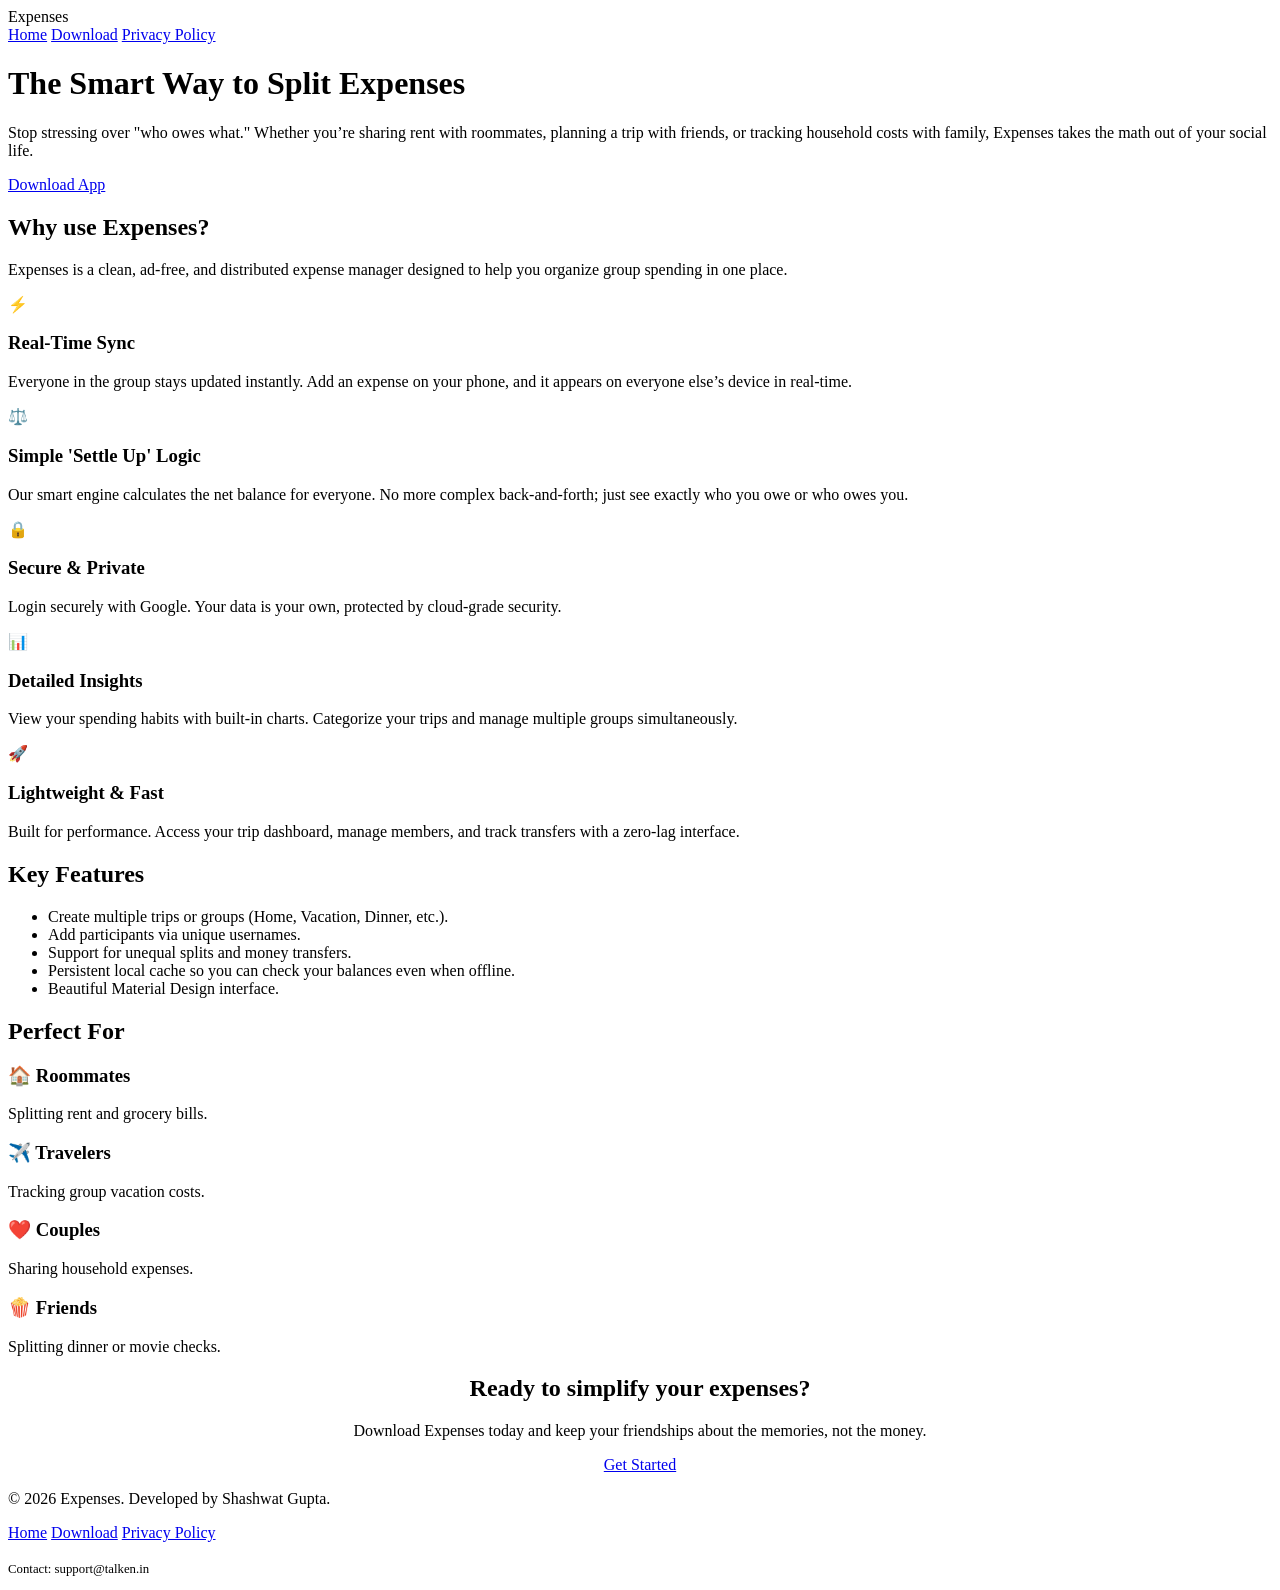
==== index.html @ 92d22ded "Create index.html" ====
<!DOCTYPE html>
<html lang="en">
<head>
    <meta charset="UTF-8">
    <meta name="viewport" content="width=device-width, initial-scale=1.0">
    <title>Expenses - The Smart Way to Split Expenses</title>
    <link rel="stylesheet" href="styles.css">
    <meta name="description" content="Simplify group expenses, track shared bills, and settle up with ease. Best for roommates, travelers, and couples.">
</head>
<body>

    <!-- Navbar -->
    <nav class="navbar">
        <div class="navbar-brand">Expenses</div>
        <div class="navbar-links">
            <a href="index.html" class="active">Home</a>
            <a href="download.html">Download</a>
            <a href="privacy.html">Privacy Policy</a>
        </div>
    </nav>

    <!-- Hero Section -->
    <header class="hero">
        <h1>The Smart Way to Split Expenses</h1>
        <p>Stop stressing over "who owes what." Whether you’re sharing rent with roommates, planning a trip with friends, or tracking household costs with family, Expenses takes the math out of your social life.</p>
        <a href="download.html" class="btn btn-accent">Download App</a>
    </header>

    <!-- About Section -->
    <section class="section container">
        <div class="section-title">
            <h2>Why use Expenses?</h2>
            <p>Expenses is a clean, ad-free, and distributed expense manager designed to help you organize group spending in one place.</p>
        </div>
        
        <div class="card-grid">
            <div class="card">
                <div class="card-icon">⚡</div>
                <h3>Real-Time Sync</h3>
                <p>Everyone in the group stays updated instantly. Add an expense on your phone, and it appears on everyone else’s device in real-time.</p>
            </div>
            <div class="card">
                <div class="card-icon">⚖️</div>
                <h3>Simple 'Settle Up' Logic</h3>
                <p>Our smart engine calculates the net balance for everyone. No more complex back-and-forth; just see exactly who you owe or who owes you.</p>
            </div>
            <div class="card">
                <div class="card-icon">🔒</div>
                <h3>Secure & Private</h3>
                <p>Login securely with Google. Your data is your own, protected by cloud-grade security.</p>
            </div>
            <div class="card">
                <div class="card-icon">📊</div>
                <h3>Detailed Insights</h3>
                <p>View your spending habits with built-in charts. Categorize your trips and manage multiple groups simultaneously.</p>
            </div>
            <div class="card">
                <div class="card-icon">🚀</div>
                <h3>Lightweight & Fast</h3>
                <p>Built for performance. Access your trip dashboard, manage members, and track transfers with a zero-lag interface.</p>
            </div>
        </div>
    </section>

    <!-- Key Features Section -->
    <section class="section section-alt">
        <div class="container">
            <div class="section-title">
                <h2>Key Features</h2>
            </div>
            <div class="card">
                <ul class="feature-list">
                    <li>Create multiple trips or groups (Home, Vacation, Dinner, etc.).</li>
                    <li>Add participants via unique usernames.</li>
                    <li>Support for unequal splits and money transfers.</li>
                    <li>Persistent local cache so you can check your balances even when offline.</li>
                    <li>Beautiful Material Design interface.</li>
                </ul>
            </div>
        </div>
    </section>

    <!-- Use Cases Section -->
    <section class="section container">
        <div class="section-title">
            <h2>Perfect For</h2>
        </div>
        <div class="card-grid">
            <div class="card">
                <h3>🏠 Roommates</h3>
                <p>Splitting rent and grocery bills.</p>
            </div>
            <div class="card">
                <h3>✈️ Travelers</h3>
                <p>Tracking group vacation costs.</p>
            </div>
            <div class="card">
                <h3>❤️ Couples</h3>
                <p>Sharing household expenses.</p>
            </div>
            <div class="card">
                <h3>🍿 Friends</h3>
                <p>Splitting dinner or movie checks.</p>
            </div>
        </div>
    </section>

    <!-- CTA Section -->
    <section class="section section-alt" style="text-align: center;">
        <h2>Ready to simplify your expenses?</h2>
        <p>Download Expenses today and keep your friendships about the memories, not the money.</p>
        <a href="download.html" class="btn btn-primary">Get Started</a>
    </section>

    <!-- Footer -->
    <footer class="footer">
        <p>&copy; 2026 Expenses. Developed by Shashwat Gupta.</p>
        <div class="footer-links">
            <a href="index.html">Home</a>
            <a href="download.html">Download</a>
            <a href="privacy.html">Privacy Policy</a>
        </div>
        <p style="margin-top: 20px; font-size: 0.8rem; color: var(--text-disabled);">Contact: support@talken.in</p>
    </footer>

</body>
</html>
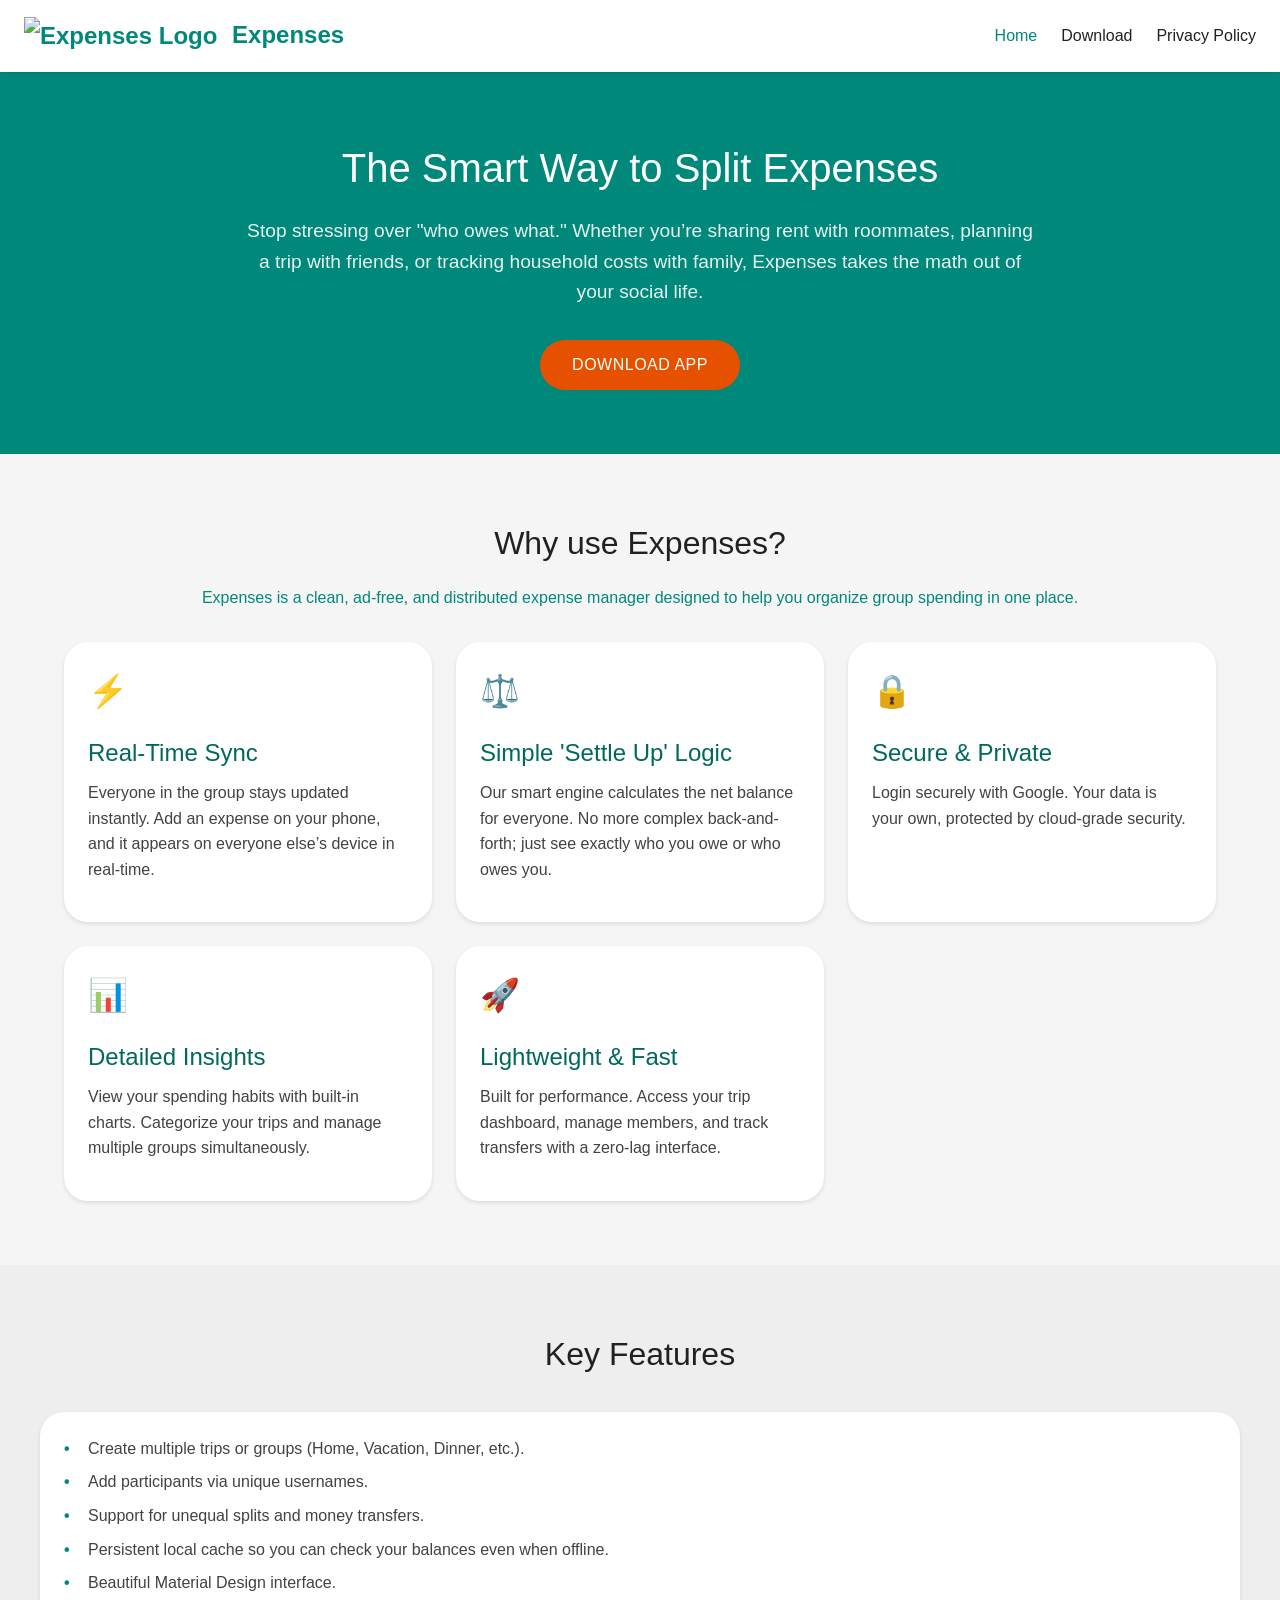
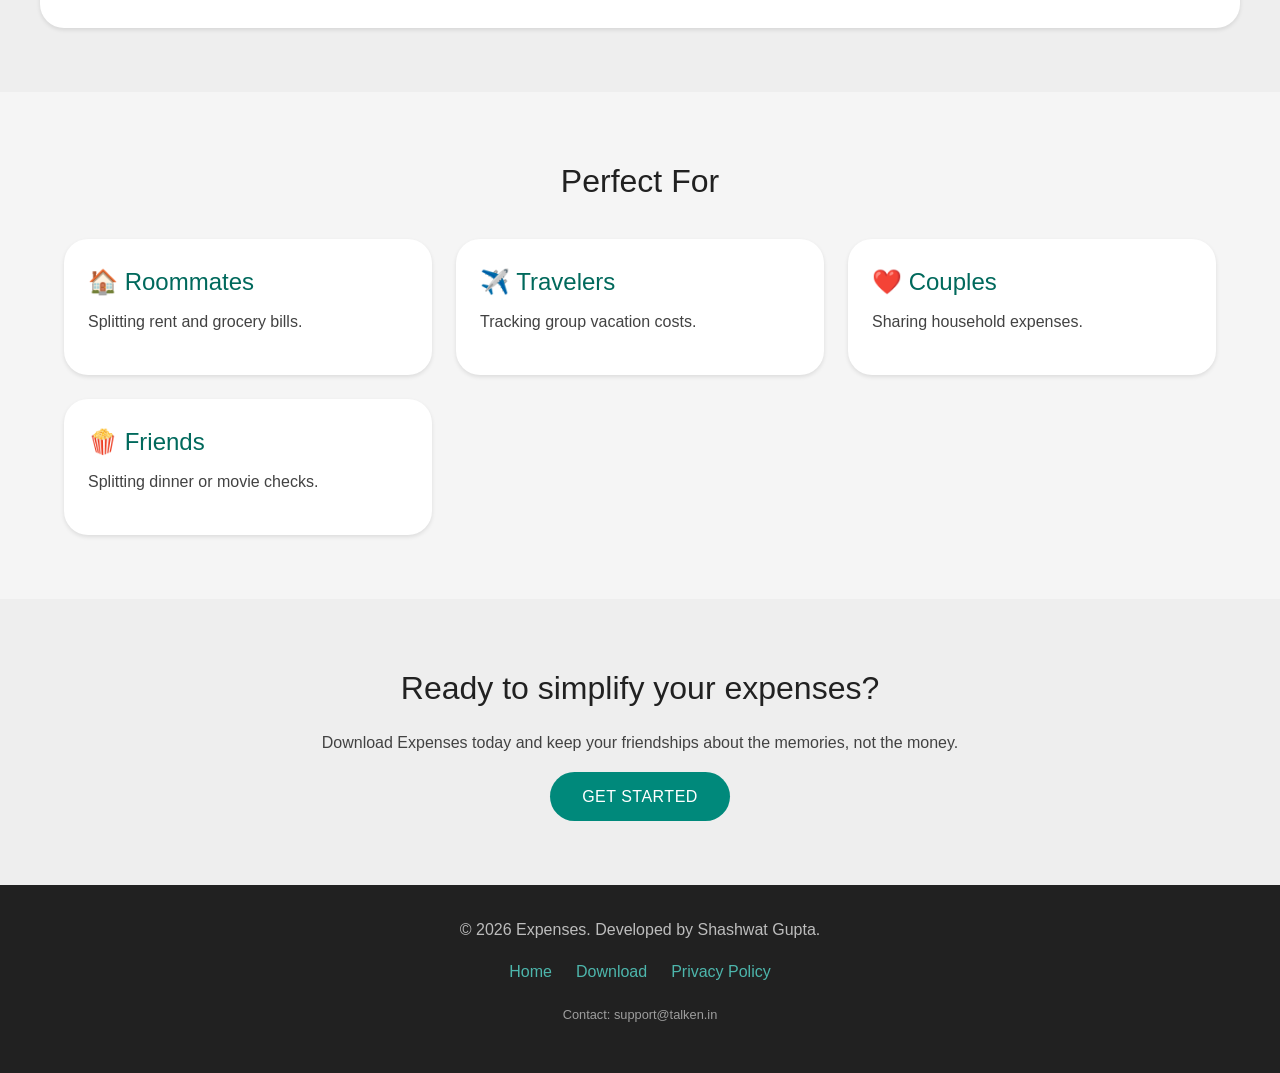
==== commit 53ec44fd: "Update index.html" ====
--- a/index.html
+++ b/index.html
@@ -5,13 +5,17 @@
     <meta name="viewport" content="width=device-width, initial-scale=1.0">
     <title>Expenses - The Smart Way to Split Expenses</title>
     <link rel="stylesheet" href="styles.css">
+    <link rel="icon" type="image/png" href="icon.png">
     <meta name="description" content="Simplify group expenses, track shared bills, and settle up with ease. Best for roommates, travelers, and couples.">
 </head>
 <body>
 
     <!-- Navbar -->
     <nav class="navbar">
-        <div class="navbar-brand">Expenses</div>
+        <div class="navbar-brand">
+            <img src="icon.png" alt="Expenses Logo" style="height: 32px; vertical-align: middle; margin-right: 8px;">
+            Expenses
+        </div>
         <div class="navbar-links">
             <a href="index.html" class="active">Home</a>
             <a href="download.html">Download</a>
--- a/styles.css
+++ b/styles.css
@@ -0,0 +1,347 @@
+:root {
+    /* Color Scheme */
+    --primary: #00897B;
+    --primary-dark: #00695C;
+    --primary-light: #4DB6AC;
+
+    --accent: #E65100;
+    --accent-dark: #BF360C;
+    --accent-light: #FF8A50;
+
+    --background: #F5F5F5;
+    --card-background: #FFFFFF;
+    --section-background: #EEEEEE;
+    --divider: #E0E0E0;
+
+    --text-main: #212121;
+    --text-body: #424242;
+    --text-secondary: #757575;
+    --text-disabled: #9E9E9E;
+
+    --button-primary-bg: #00897B;
+    --button-primary-text: #FFFFFF;
+    --button-primary-hover: #00695C;
+
+    --button-accent-bg: #E65100;
+    --button-accent-text: #FFFFFF;
+    --button-accent-hover: #BF360C;
+
+    --button-outline-border: #00897B;
+    --button-outline-text: #00897B;
+    --button-outline-hover-bg: #E0F2F1;
+
+    --link: #00897B;
+    --link-hover: #00695C;
+
+    --status-positive: #2E7D32;
+    --status-negative: #C62828;
+    --status-info: #1565C0;
+
+    --navbar-bg: #FFFFFF;
+    --navbar-text: #212121;
+    --navbar-accent: #00897B;
+
+    --hero-bg: #00897B;
+    --hero-text: #FFFFFF;
+    --hero-cta: #E65100;
+
+    --footer-bg: #212121;
+    --footer-text: #BDBDBD;
+    --footer-links: #4DB6AC;
+
+    /* Spacing & Layout */
+    --spacing-xs: 4px;
+    --spacing-sm: 8px;
+    --spacing-md: 16px;
+    --spacing-lg: 24px;
+    --spacing-xl: 32px;
+    --spacing-xxl: 64px;
+
+    --border-radius: 24px;
+    --box-shadow: 0 2px 4px rgba(0,0,0,0.1);
+    --box-shadow-hover: 0 4px 8px rgba(0,0,0,0.15);
+}
+
+* {
+    box-sizing: border-box;
+    margin: 0;
+    padding: 0;
+}
+
+body {
+    font-family: 'Roboto', 'Segoe UI', sans-serif;
+    background-color: var(--background);
+    color: var(--text-body);
+    line-height: 1.6;
+}
+
+h1, h2, h3, h4, h5, h6 {
+    color: var(--text-main);
+    margin-bottom: var(--spacing-md);
+    font-weight: 500;
+}
+
+h1 { font-size: 2.5rem; }
+h2 { font-size: 2rem; }
+h3 { font-size: 1.5rem; }
+
+p {
+    margin-bottom: var(--spacing-md);
+}
+
+a {
+    color: var(--link);
+    text-decoration: none;
+    transition: color 0.2s;
+}
+
+a:hover {
+    color: var(--link-hover);
+}
+
+/* Navbar */
+.navbar {
+    background-color: var(--navbar-bg);
+    color: var(--navbar-text);
+    padding: var(--spacing-md) var(--spacing-lg);
+    display: flex;
+    justify-content: space-between;
+    align-items: center;
+    box-shadow: var(--box-shadow);
+    position: sticky;
+    top: 0;
+    z-index: 1000;
+}
+
+.navbar-brand {
+    font-size: 1.5rem;
+    font-weight: bold;
+    color: var(--navbar-accent);
+}
+
+.navbar-links {
+    display: flex;
+    gap: var(--spacing-lg);
+}
+
+.navbar-links a {
+    color: var(--navbar-text);
+    font-weight: 500;
+}
+
+.navbar-links a:hover {
+    color: var(--navbar-accent);
+}
+
+.navbar-links a.active {
+    color: var(--navbar-accent);
+}
+
+/* Hero Section */
+.hero {
+    background-color: var(--hero-bg);
+    color: var(--hero-text);
+    padding: var(--spacing-xxl) var(--spacing-lg);
+    text-align: center;
+}
+
+.hero h1 {
+    color: var(--hero-text);
+}
+
+.hero p {
+    font-size: 1.2rem;
+    max-width: 800px;
+    margin: 0 auto var(--spacing-xl);
+    opacity: 0.9;
+}
+
+/* Buttons */
+.btn {
+    display: inline-block;
+    padding: 12px 32px;
+    border-radius: 50px;
+    font-weight: 500;
+    text-transform: uppercase;
+    letter-spacing: 0.5px;
+    transition: background-color 0.2s, box-shadow 0.2s;
+    cursor: pointer;
+    border: none;
+}
+
+.btn-primary {
+    background-color: var(--button-primary-bg);
+    color: var(--button-primary-text);
+}
+
+.btn-primary:hover {
+    background-color: var(--button-primary-hover);
+    box-shadow: var(--box-shadow-hover);
+    color: var(--button-primary-text);
+}
+
+.btn-accent {
+    background-color: var(--button-accent-bg);
+    color: var(--button-accent-text);
+}
+
+.btn-accent:hover {
+    background-color: var(--button-accent-hover);
+    box-shadow: var(--box-shadow-hover);
+    color: var(--button-accent-text);
+}
+
+.btn-outline {
+    background-color: transparent;
+    border: 2px solid var(--button-outline-border);
+    color: var(--button-outline-text);
+}
+
+.btn-outline:hover {
+    background-color: var(--button-outline-hover-bg);
+}
+
+/* Sections */
+.section {
+    padding: var(--spacing-xxl) var(--spacing-lg);
+}
+
+.section-alt {
+    background-color: var(--section-background);
+}
+
+.container {
+    max-width: 1200px;
+    margin: 0 auto;
+}
+
+.section-title {
+    text-align: center;
+    margin-bottom: var(--spacing-xl);
+    color: var(--primary);
+}
+
+/* Cards */
+.card-grid {
+    display: grid;
+    grid-template-columns: repeat(auto-fit, minmax(300px, 1fr));
+    gap: var(--spacing-lg);
+}
+
+.card {
+    background-color: var(--card-background);
+    padding: var(--spacing-lg);
+    border-radius: var(--border-radius);
+    box-shadow: var(--box-shadow);
+    transition: transform 0.2s;
+}
+
+.card:hover {
+    transform: translateY(-2px);
+    box-shadow: var(--box-shadow-hover);
+}
+
+.card h3 {
+    color: var(--primary-dark);
+    margin-bottom: var(--spacing-sm);
+}
+
+.card-icon {
+    font-size: 2rem;
+    color: var(--primary);
+    margin-bottom: var(--spacing-md);
+}
+
+/* Features List */
+.feature-list {
+    list-style: none;
+}
+
+.feature-list li {
+    margin-bottom: var(--spacing-sm);
+    padding-left: var(--spacing-lg);
+    position: relative;
+}
+
+.feature-list li::before {
+    content: "•";
+    color: var(--primary);
+    font-weight: bold;
+    position: absolute;
+    left: 0;
+}
+
+/* Footer */
+.footer {
+    background-color: var(--footer-bg);
+    color: var(--footer-text);
+    padding: var(--spacing-xl) var(--spacing-lg);
+    text-align: center;
+}
+
+.footer a {
+    color: var(--footer-links);
+}
+
+.footer-links {
+    margin-top: var(--spacing-md);
+    display: flex;
+    justify-content: center;
+    gap: var(--spacing-lg);
+}
+
+/* Privacy Policy Specifics */
+.privacy-content {
+    background-color: var(--card-background);
+    padding: var(--spacing-xl);
+    border-radius: var(--border-radius);
+    box-shadow: var(--box-shadow);
+    max-width: 900px;
+    margin: 0 auto;
+}
+
+.privacy-content h2 {
+    color: var(--primary);
+    margin-top: var(--spacing-lg);
+    border-bottom: 1px solid var(--divider);
+    padding-bottom: var(--spacing-sm);
+}
+
+.privacy-content ul {
+    margin-left: var(--spacing-lg);
+    margin-bottom: var(--spacing-md);
+}
+
+/* Download Page Specifics */
+.download-card {
+    text-align: center;
+    max-width: 600px;
+    margin: 0 auto;
+}
+
+.android-badge {
+    display: inline-flex;
+    align-items: center;
+    gap: var(--spacing-sm);
+    background-color: var(--status-positive);
+    color: white;
+    padding: var(--spacing-sm) var(--spacing-md);
+    border-radius: 50px;
+    font-size: 0.9rem;
+    margin-bottom: var(--spacing-md);
+}
+
+/* Responsive */
+@media (max-width: 768px) {
+    h1 { font-size: 2rem; }
+    h2 { font-size: 1.75rem; }
+    
+    .navbar {
+        flex-direction: column;
+        gap: var(--spacing-md);
+    }
+    
+    .hero {
+        padding: var(--spacing-xl) var(--spacing-md);
+    }
+}
